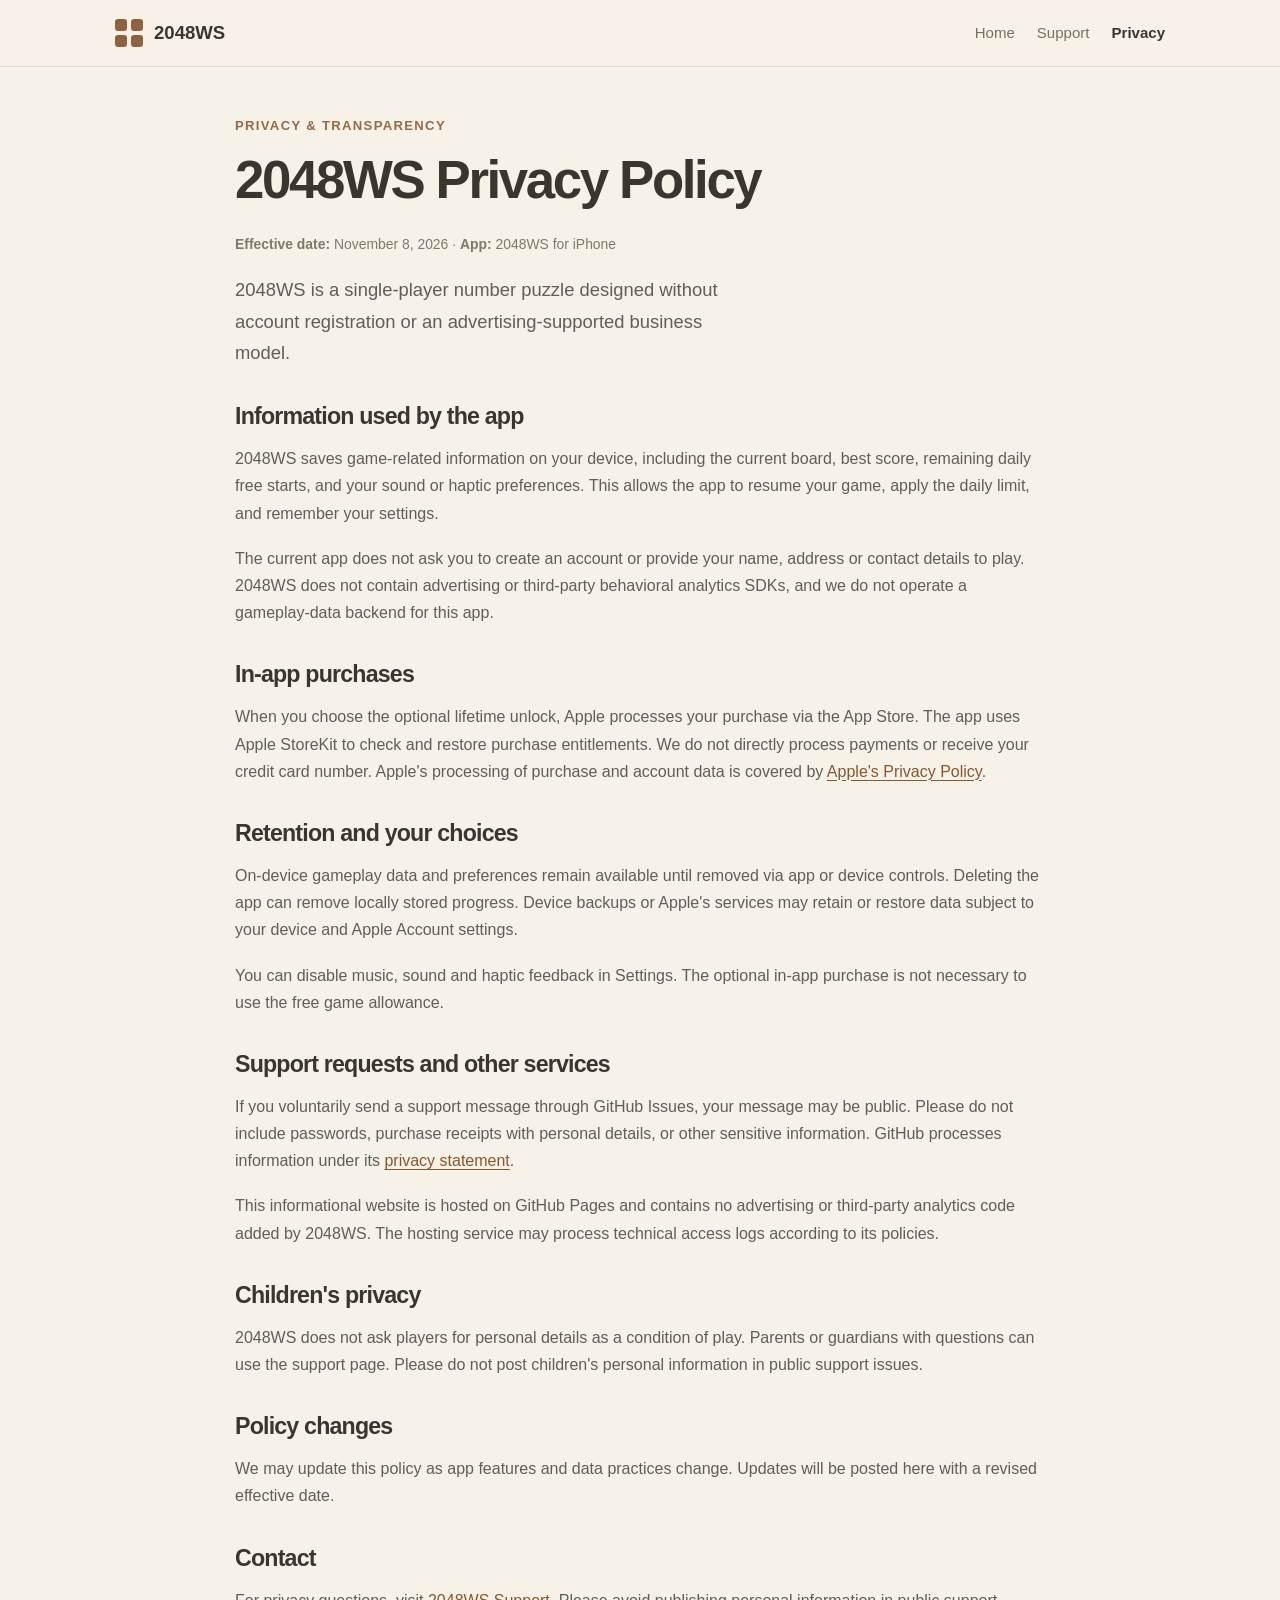
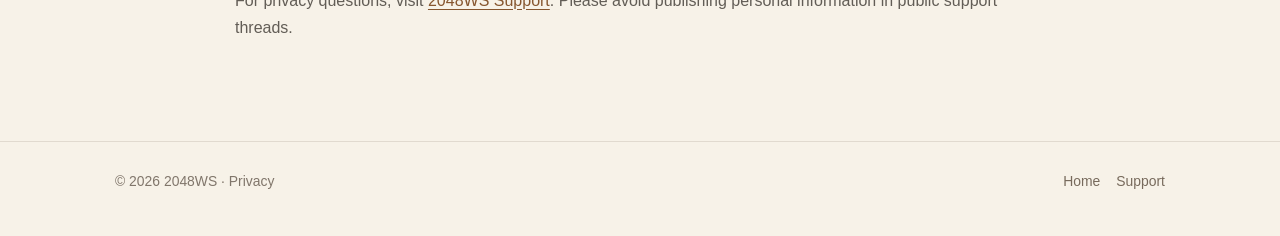
==== docs/2048ws/privacy.html @ d1cd59e1 "site(2048WS): publish privacy policy for App Store Connect" ====
<!doctype html><html lang="en"><head><meta charset="utf-8"><meta name="viewport" content="width=device-width,initial-scale=1"><meta name="theme-color" content="#f7f2e8"><meta name="description" content="Privacy policy for 2048WS covering on-device gameplay and in-app purchases."><title>2048WS Privacy Policy</title><link rel="stylesheet" href="./styles.css"></head><body>
<header><div class="shell top"><a class="brand" href="./"><span class="brandmark" aria-hidden="true"><i></i><i></i><i></i><i></i></span>2048WS</a><nav class="nav" aria-label="Main navigation"><a href="./">Home</a><a href="./support.html">Support</a><a href="./privacy.html" aria-current="page">Privacy</a></nav></div></header>
<main class="shell"><div class="content"><span class="eyebrow">Privacy &amp; transparency</span><h1>2048WS Privacy Policy</h1><p class="small"><strong>Effective date:</strong> November 8, 2026 · <strong>App:</strong> 2048WS for iPhone</p><p class="lead">2048WS is a single-player number puzzle designed without account registration or an advertising-supported business model.</p>
<section><h2>Information used by the app</h2><p>2048WS saves game-related information on your device, including the current board, best score, remaining daily free starts, and your sound or haptic preferences. This allows the app to resume your game, apply the daily limit, and remember your settings.</p><p>The current app does not ask you to create an account or provide your name, address or contact details to play. 2048WS does not contain advertising or third-party behavioral analytics SDKs, and we do not operate a gameplay-data backend for this app.</p></section>
<section><h2>In-app purchases</h2><p>When you choose the optional lifetime unlock, Apple processes your purchase via the App Store. The app uses Apple StoreKit to check and restore purchase entitlements. We do not directly process payments or receive your credit card number. Apple's processing of purchase and account data is covered by <a href="https://www.apple.com/legal/privacy/">Apple's Privacy Policy</a>.</p></section>
<section><h2>Retention and your choices</h2><p>On-device gameplay data and preferences remain available until removed via app or device controls. Deleting the app can remove locally stored progress. Device backups or Apple's services may retain or restore data subject to your device and Apple Account settings.</p><p>You can disable music, sound and haptic feedback in Settings. The optional in-app purchase is not necessary to use the free game allowance.</p></section>
<section><h2>Support requests and other services</h2><p>If you voluntarily send a support message through GitHub Issues, your message may be public. Please do not include passwords, purchase receipts with personal details, or other sensitive information. GitHub processes information under its <a href="https://docs.github.com/en/site-policy/privacy-policies/github-general-privacy-statement">privacy statement</a>.</p><p>This informational website is hosted on GitHub Pages and contains no advertising or third-party analytics code added by 2048WS. The hosting service may process technical access logs according to its policies.</p></section>
<section><h2>Children's privacy</h2><p>2048WS does not ask players for personal details as a condition of play. Parents or guardians with questions can use the support page. Please do not post children's personal information in public support issues.</p></section>
<section><h2>Policy changes</h2><p>We may update this policy as app features and data practices change. Updates will be posted here with a revised effective date.</p></section>
<section><h2>Contact</h2><p>For privacy questions, visit <a href="./support.html">2048WS Support</a>. Please avoid publishing personal information in public support threads.</p></section>
</div></main><footer><div class="shell foot"><span>© 2026 2048WS · Privacy</span><span><a href="./">Home</a><a href="./support.html">Support</a></span></div></footer></body></html>
---- docs/2048ws/styles.css ----
/* 2048WS public App Store website — accessible, no external fonts/trackers */
:root {
  color-scheme: light;
  --background:#f7f2e8; --ink:#393630; --muted:#777064;
  --card:#fffdfa; --board:#7c756b; --tile:#b7b0a4;
  --line:#e1dacf; --accent:#99613a;
  font-family: -apple-system,BlinkMacSystemFont,"Segoe UI",Roboto,Helvetica,Arial,sans-serif;
}
* {box-sizing:border-box}
html {scroll-behavior:smooth}
body {margin:0;background:var(--background);color:var(--ink);line-height:1.7}
a {color:#86562f;text-underline-offset:3px}
a:hover {color:#56371c}
.shell {width:min(1050px,calc(100% - 42px));margin:0 auto}
header {background:rgba(247,242,232,.96);border-bottom:1px solid var(--line)}
.top {display:flex;align-items:center;justify-content:space-between;gap:20px;padding:17px 0}
.brand {display:flex;align-items:center;gap:11px;color:var(--ink);font-weight:800;font-size:1.16rem;text-decoration:none}
.brandmark {display:grid;grid-template-columns:repeat(2,12px);gap:4px}
.brandmark i {display:block;height:12px;background:#8e6440;border-radius:3px}
.nav {display:flex;align-items:center;gap:22px;flex-wrap:wrap}
.nav a {font-size:.94rem;color:var(--muted);text-decoration:none}
.nav a[aria-current="page"],.nav a:hover {color:var(--ink);font-weight:700}
main {padding:44px 0 66px}
.hero {display:grid;grid-template-columns:minmax(0,1.18fr) minmax(260px,.82fr);gap:55px;align-items:center;padding:26px 0 70px}
.eyebrow {display:inline-block;font-size:.82rem;letter-spacing:.1em;text-transform:uppercase;font-weight:800;color:#946a47}
h1 {font-size:clamp(2.35rem,5.8vw,4.4rem);line-height:1.1;letter-spacing:-.045em;margin:13px 0 24px}
h2 {font-size:clamp(1.5rem,3vw,2rem);letter-spacing:-.035em;line-height:1.25;margin:0 0 14px}
h3 {font-size:1.06rem;margin:0 0 8px}
p {margin:0 0 18px;color:#625d56}
.lead {font-size:1.15rem;max-width:49ch}
.actions {display:flex;gap:12px;flex-wrap:wrap;margin-top:27px}
.btn {display:inline-block;padding:12px 20px;background:#6c645b;color:white;text-decoration:none;font-weight:750;border-radius:12px}
.btn:hover {color:white;background:#4f4840}
.btn.secondary {background:#e8dfd2;color:#544b40}
.btn.secondary:hover {color:#362f28;background:#d7cbba}
.gridboard {width:min(100%,390px);aspect-ratio:1;padding:12px;border-radius:19px;background:var(--board);display:grid;grid-template-columns:repeat(4,1fr);gap:10px;box-shadow:0 24px 55px rgba(63,54,43,.17);margin:0 auto}
.tile {background:var(--tile);border-radius:10px;display:grid;place-items:center;font-weight:850;font-size:clamp(1.2rem,3.7vw,2.1rem);color:#514a43}
.tile.v2 {background:#ede4d4}
.tile.v4 {background:#ead9b9}
.tile.v8 {background:#eaa962;color:#fff}
.tile.v16 {background:#eb8757;color:#fff}
.tile.v32 {background:#e57250;color:#fff}
.tile.v64 {background:#e75c3b;color:#fff}
.tile.empty {color:transparent}
.preview-label{text-align:center;color:#8e857a;font-size:.77rem;margin:17px 0 0}
.features {display:grid;grid-template-columns:repeat(3,1fr);gap:16px;margin:20px 0 55px}
.panel {background:var(--card);padding:24px;border:1px solid var(--line);border-radius:19px;box-shadow:0 4px 12px rgba(75,64,50,.03)}
.panel p:last-child{margin-bottom:0}
.kicker {font-size:1.55rem;line-height:1.3;margin-bottom:16px}
.section {padding:26px 0 34px}
.section>p {max-width:69ch}
.content {max-width:810px;margin:auto}
.content h1{font-size:clamp(2.1rem,4.8vw,3.3rem)}
.content section {margin:34px 0}
.content section h2 {font-size:1.45rem}
.content ul,.content ol{padding-left:23px;color:#625d56}
.content li{margin:8px 0}
.faq details {background:#fffdfa;border:1px solid var(--line);padding:16px 20px;border-radius:14px;margin-bottom:11px}
.faq summary {cursor:pointer;font-weight:750}
.faq details p {margin:13px 0 4px}
.notice {background:#eee5d7;border-left:4px solid #ad8060;border-radius:0 11px 11px 0;padding:13px 18px;margin:20px 0}
footer {padding:28px 0 42px;border-top:1px solid var(--line);font-size:.87rem;color:#80766b}
.foot {display:flex;justify-content:space-between;gap:16px;flex-wrap:wrap}
.foot a {color:#776a5c;text-decoration:none;margin-left:16px}
.small {font-size:.87rem;color:#81776c}
@media(max-width:760px){
 .hero{grid-template-columns:1fr;gap:35px;padding-bottom:38px}
 .features{grid-template-columns:1fr}
 .nav{gap:14px}
 main{padding-top:28px}
 .gridboard{max-width:320px}
 .foot a{margin:0 12px 0 0}
}
@media(prefers-reduced-motion:reduce){html{scroll-behavior:auto}}
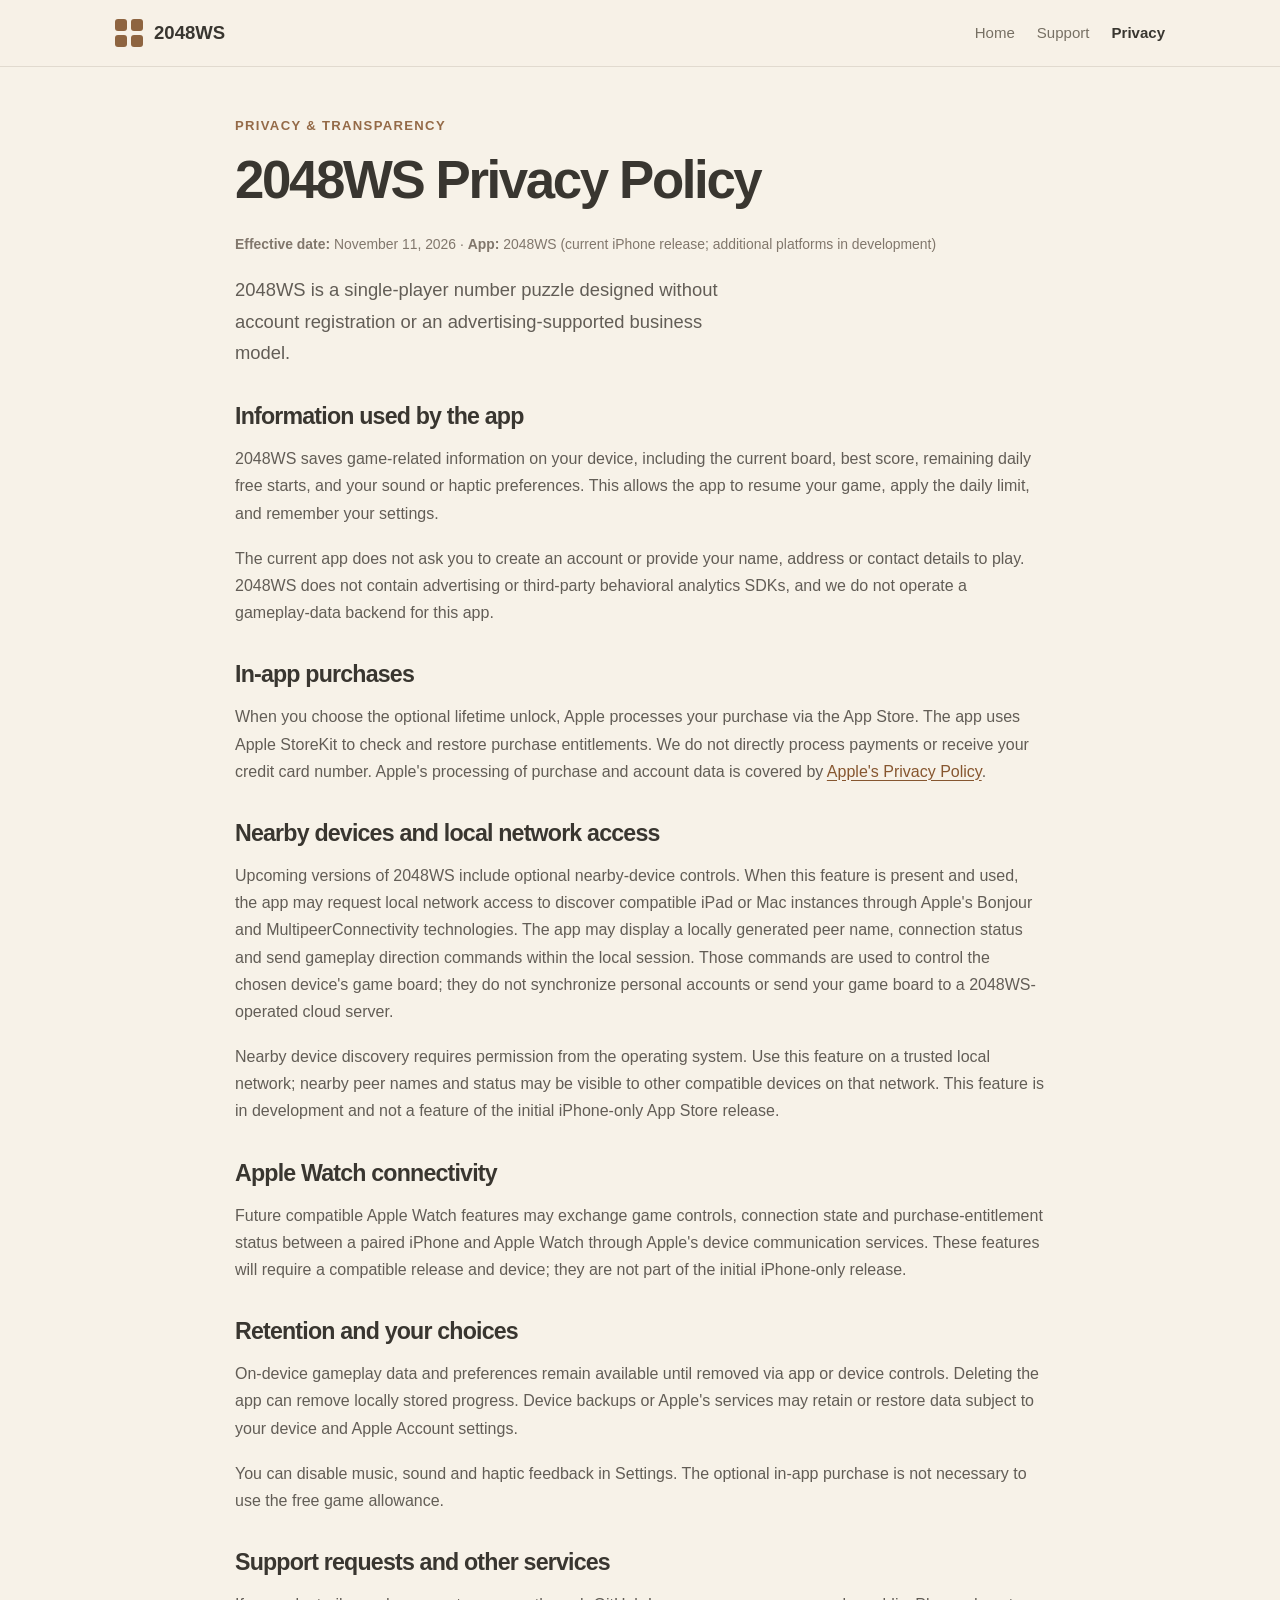
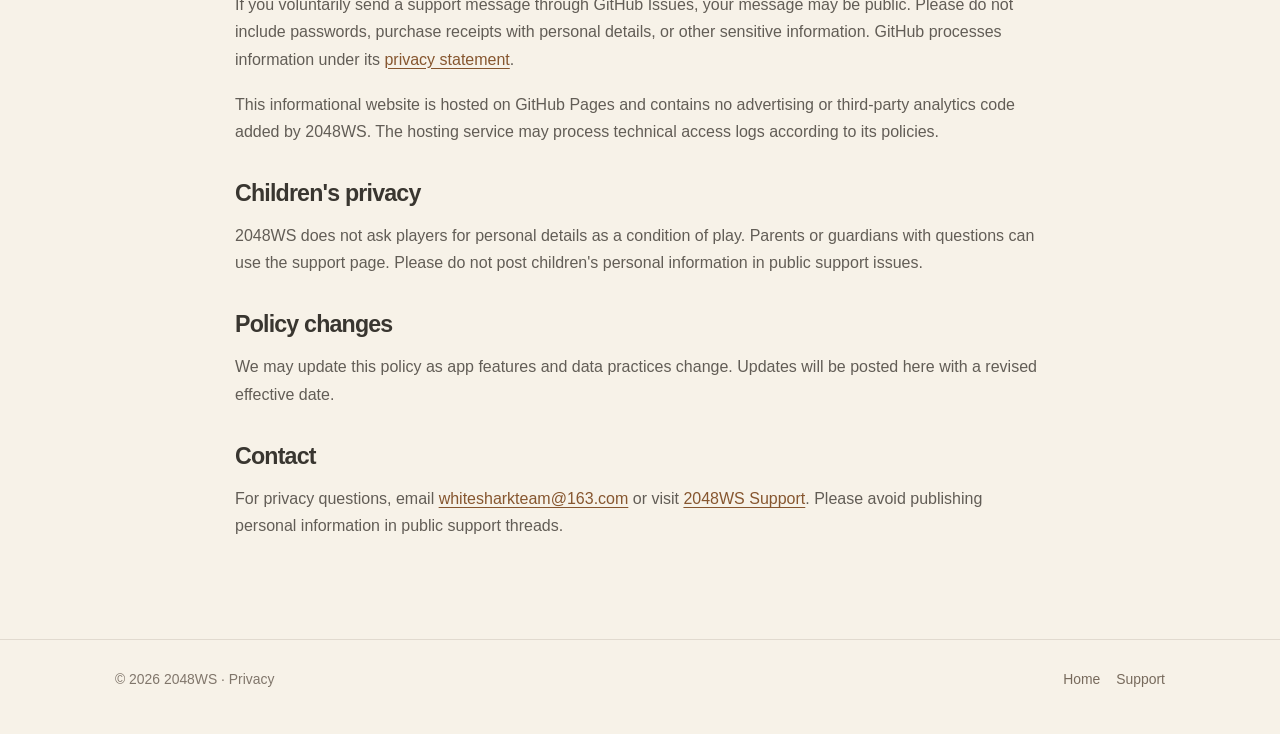
==== commit 4f065fc9: "site(2048ws): expand privacy policy for upcoming local network and Watch connectivity" ====
--- a/docs/2048ws/privacy.html
+++ b/docs/2048ws/privacy.html
@@ -1,11 +1,13 @@
 <!doctype html><html lang="en"><head><meta charset="utf-8"><meta name="viewport" content="width=device-width,initial-scale=1"><meta name="theme-color" content="#f7f2e8"><meta name="description" content="Privacy policy for 2048WS covering on-device gameplay and in-app purchases."><title>2048WS Privacy Policy</title><link rel="stylesheet" href="./styles.css"></head><body>
 <header><div class="shell top"><a class="brand" href="./"><span class="brandmark" aria-hidden="true"><i></i><i></i><i></i><i></i></span>2048WS</a><nav class="nav" aria-label="Main navigation"><a href="./">Home</a><a href="./support.html">Support</a><a href="./privacy.html" aria-current="page">Privacy</a></nav></div></header>
-<main class="shell"><div class="content"><span class="eyebrow">Privacy &amp; transparency</span><h1>2048WS Privacy Policy</h1><p class="small"><strong>Effective date:</strong> November 8, 2026 · <strong>App:</strong> 2048WS for iPhone</p><p class="lead">2048WS is a single-player number puzzle designed without account registration or an advertising-supported business model.</p>
+<main class="shell"><div class="content"><span class="eyebrow">Privacy &amp; transparency</span><h1>2048WS Privacy Policy</h1><p class="small"><strong>Effective date:</strong> November 11, 2026 · <strong>App:</strong> 2048WS (current iPhone release; additional platforms in development)</p><p class="lead">2048WS is a single-player number puzzle designed without account registration or an advertising-supported business model.</p>
 <section><h2>Information used by the app</h2><p>2048WS saves game-related information on your device, including the current board, best score, remaining daily free starts, and your sound or haptic preferences. This allows the app to resume your game, apply the daily limit, and remember your settings.</p><p>The current app does not ask you to create an account or provide your name, address or contact details to play. 2048WS does not contain advertising or third-party behavioral analytics SDKs, and we do not operate a gameplay-data backend for this app.</p></section>
 <section><h2>In-app purchases</h2><p>When you choose the optional lifetime unlock, Apple processes your purchase via the App Store. The app uses Apple StoreKit to check and restore purchase entitlements. We do not directly process payments or receive your credit card number. Apple's processing of purchase and account data is covered by <a href="https://www.apple.com/legal/privacy/">Apple's Privacy Policy</a>.</p></section>
+<section id="nearby"><h2>Nearby devices and local network access</h2><p>Upcoming versions of 2048WS include optional nearby-device controls. When this feature is present and used, the app may request local network access to discover compatible iPad or Mac instances through Apple's Bonjour and MultipeerConnectivity technologies. The app may display a locally generated peer name, connection status and send gameplay direction commands within the local session. Those commands are used to control the chosen device's game board; they do not synchronize personal accounts or send your game board to a 2048WS-operated cloud server.</p><p>Nearby device discovery requires permission from the operating system. Use this feature on a trusted local network; nearby peer names and status may be visible to other compatible devices on that network. This feature is in development and not a feature of the initial iPhone-only App Store release.</p></section>
+<section><h2>Apple Watch connectivity</h2><p>Future compatible Apple Watch features may exchange game controls, connection state and purchase-entitlement status between a paired iPhone and Apple Watch through Apple's device communication services. These features will require a compatible release and device; they are not part of the initial iPhone-only release.</p></section>
 <section><h2>Retention and your choices</h2><p>On-device gameplay data and preferences remain available until removed via app or device controls. Deleting the app can remove locally stored progress. Device backups or Apple's services may retain or restore data subject to your device and Apple Account settings.</p><p>You can disable music, sound and haptic feedback in Settings. The optional in-app purchase is not necessary to use the free game allowance.</p></section>
 <section><h2>Support requests and other services</h2><p>If you voluntarily send a support message through GitHub Issues, your message may be public. Please do not include passwords, purchase receipts with personal details, or other sensitive information. GitHub processes information under its <a href="https://docs.github.com/en/site-policy/privacy-policies/github-general-privacy-statement">privacy statement</a>.</p><p>This informational website is hosted on GitHub Pages and contains no advertising or third-party analytics code added by 2048WS. The hosting service may process technical access logs according to its policies.</p></section>
 <section><h2>Children's privacy</h2><p>2048WS does not ask players for personal details as a condition of play. Parents or guardians with questions can use the support page. Please do not post children's personal information in public support issues.</p></section>
 <section><h2>Policy changes</h2><p>We may update this policy as app features and data practices change. Updates will be posted here with a revised effective date.</p></section>
-<section><h2>Contact</h2><p>For privacy questions, visit <a href="./support.html">2048WS Support</a>. Please avoid publishing personal information in public support threads.</p></section>
+<section><h2>Contact</h2><p>For privacy questions, email <a href="mailto:whitesharkteam@163.com?subject=2048WS%20Privacy">whitesharkteam@163.com</a> or visit <a href="./support.html">2048WS Support</a>. Please avoid publishing personal information in public support threads.</p></section>
 </div></main><footer><div class="shell foot"><span>© 2026 2048WS · Privacy</span><span><a href="./">Home</a><a href="./support.html">Support</a></span></div></footer></body></html>
